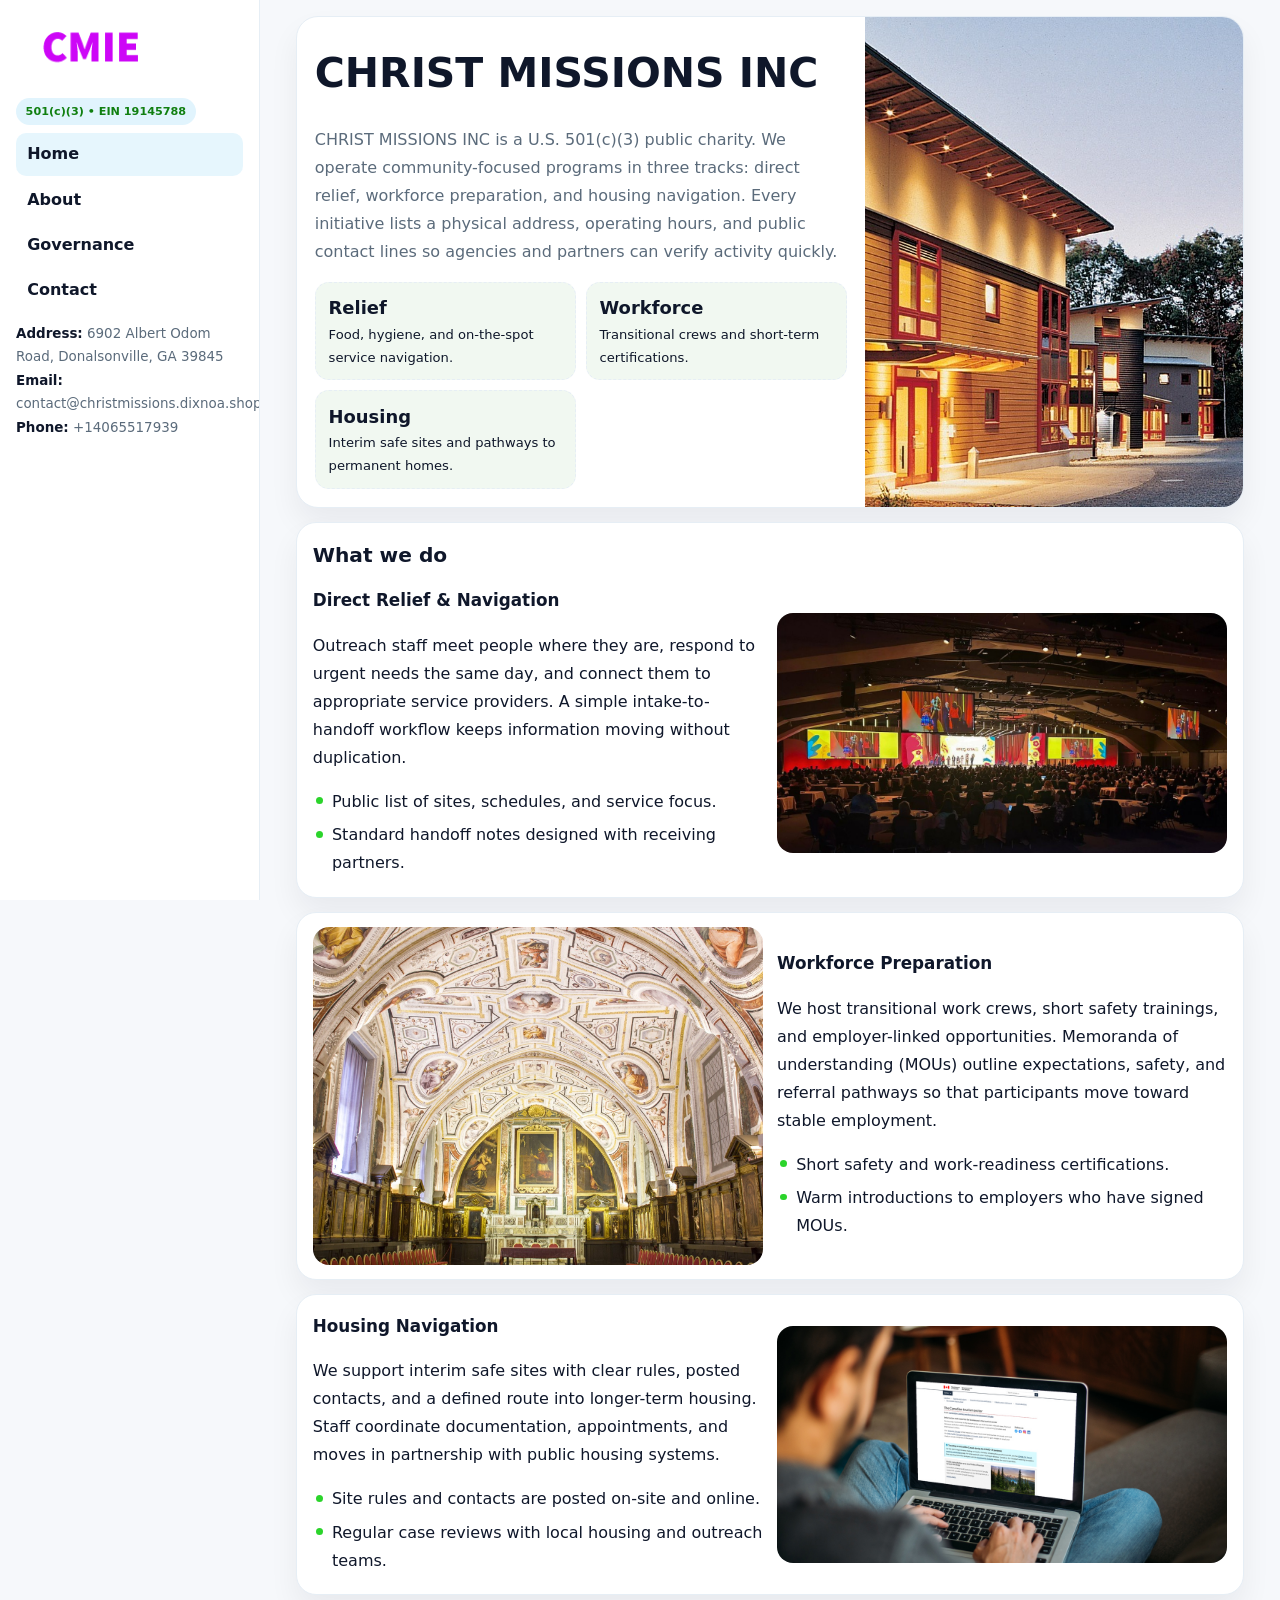
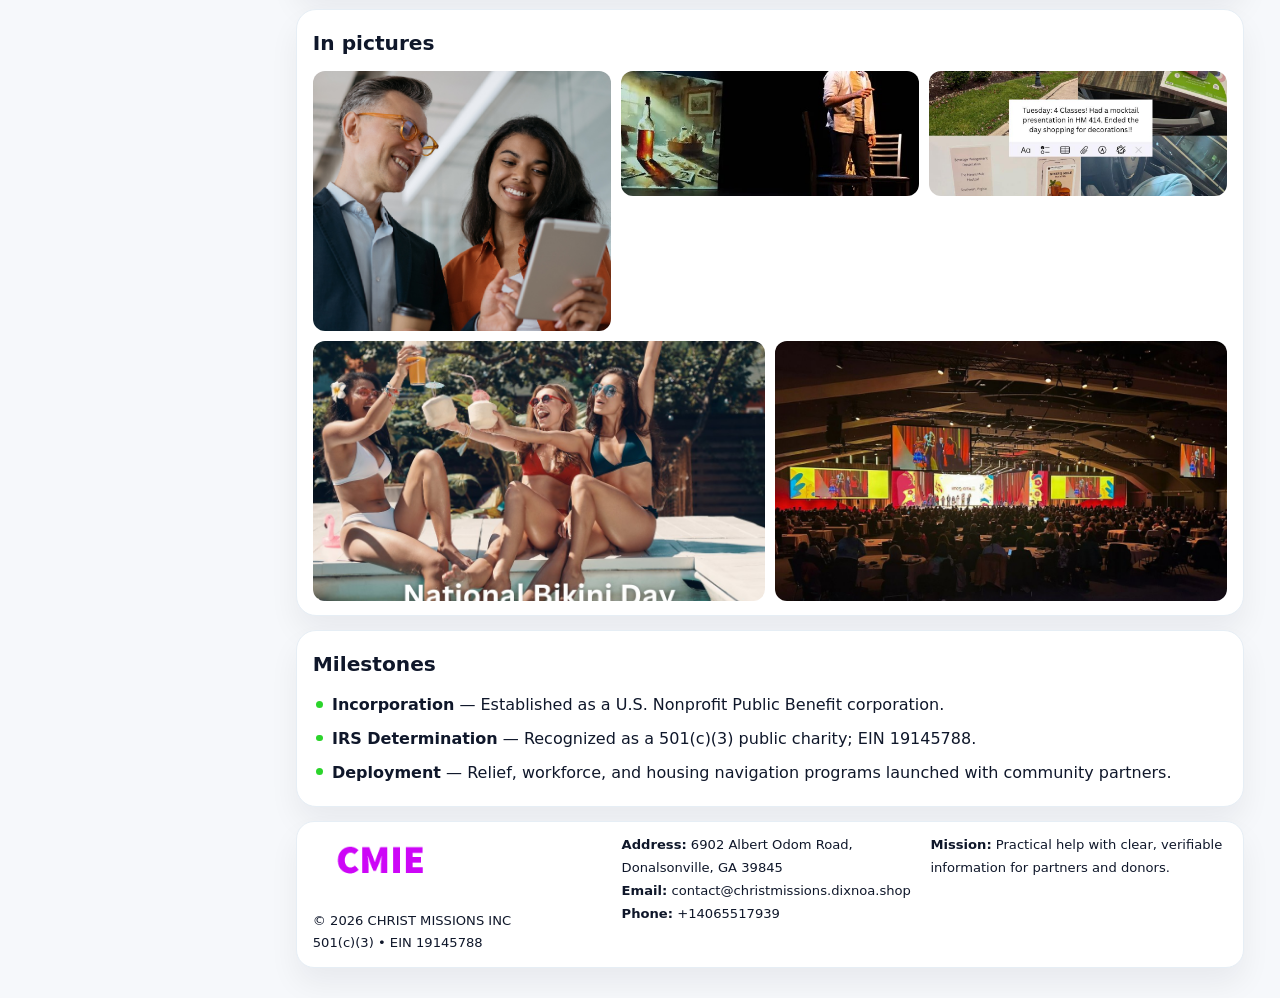
==== index.html @ c0311cfd "Initial commit" ====
<!doctype html><html lang="en"><head>
<meta charset="utf-8">
<meta name="viewport" content="width=device-width,initial-scale=1">
<title>CHRIST MISSIONS INC – Nonprofit • 2025</title>
<link rel="stylesheet" href="assets/styles.css">
<link rel="icon" href="images/logo.png">
<meta name="data-ein" content="19145788">
<meta name="data-name" content="CHRIST MISSIONS INC">
  <meta name="description" content="Dedicated to community services, education, and direct relief, CHRIST MISSIONS INC collaborates with neighbors and partners to deliver practical help and long-term impact.">
</head>
<body>
<div style="position:absolute;left:-9999px;top:-9999px;opacity:0" data-uniq="{{UNIQUE_BLOB}}">
  <span>Dedicated to community services, education, and direct relief, CHRIST MISSIONS INC collaborates with neighbors and partners to deliver practical help and long-term impact.</span><svg width="12" height="12" viewBox="0 0 12 12" xmlns="http://www.w3.org/2000/svg"><circle cx="6" cy="6" r="5" fill="#b45309"/></svg><img src="images/jobs.jpg" width="1" height="1" alt="" loading="lazy"/>
</div>

<div class="layout">
  <aside class="aside">
    <div class="logo">
      <a href="index.html"><img src="images/logo.png" alt="Logo"></a>
    </div>
    <div class="tag">501(c)(3) • EIN 19145788</div>
    <nav class="ca11b0c51b8" style="margin-top:8px">
      <a class="active" href="index.html">Home</a>
      <a href="about.html">About</a>
      <a href="governance.html">Governance</a>
      <a href="contact.html">Contact</a>
    </nav>
    <div class="meta">
      <div><strong>Address:</strong> 6902 Albert Odom Road, Donalsonville, GA 39845</div>
      <div><strong>Email:</strong> contact@christmissions.dixnoa.shop</div>
      <div><strong>Phone:</strong> +14065517939</div>
    </div>
  </aside>

  <main>
    <div class="container">

      <!-- HERO -->
      <section class="c6698890c79">
        <div class="hero-grid">
          <div class="c3d5655316e">
            <h1>CHRIST MISSIONS INC</h1>
            <p>CHRIST MISSIONS INC is a U.S. 501(c)(3) public charity. We operate community-focused programs in three tracks: direct relief, workforce preparation, and housing navigation. Every initiative lists a physical address, operating hours, and public contact lines so agencies and partners can verify activity quickly.</p>
            <div class="stats">
              <div class="stat">
                <b>Relief</b>
                <div class="small">Food, hygiene, and on-the-spot service navigation.</div>
              </div>
              <div class="stat">
                <b>Workforce</b>
                <div class="small">Transitional crews and short-term certifications.</div>
              </div>
              <div class="stat">
                <b>Housing</b>
                <div class="small">Interim safe sites and pathways to permanent homes.</div>
              </div>
            </div>
          </div>
          <img src="images/hero.jpg" alt="Program overview">
        </div>
      </section>

      <!-- WHAT WE DO -->
      <section class="section panel">
        <h2>What we do</h2>
        <div class="z">
          <div>
            <h3>Direct Relief & Navigation</h3>
            <p>Outreach staff meet people where they are, respond to urgent needs the same day, and connect them to appropriate service providers. A simple intake-to-handoff workflow keeps information moving without duplication.</p>
            <ul class="timeline">
              <li>Public list of sites, schedules, and service focus.</li>
              <li>Standard handoff notes designed with receiving partners.</li>
            </ul>
          </div>
          <div class="imgbox"><img src="images/relief.jpg" alt="Relief activities"></div>
        </div>
      </section>

      <!-- WORKFORCE -->
      <section class="section panel">
        <div class="z">
          <div class="imgbox"><img src="images/jobs.jpg" alt="Workforce program"></div>
          <div>
            <h3>Workforce Preparation</h3>
            <p>We host transitional work crews, short safety trainings, and employer-linked opportunities. Memoranda of understanding (MOUs) outline expectations, safety, and referral pathways so that participants move toward stable employment.</p>
            <ul class="timeline">
              <li>Short safety and work-readiness certifications.</li>
              <li>Warm introductions to employers who have signed MOUs.</li>
            </ul>
          </div>
        </div>
      </section>

      <!-- HOUSING -->
      <section class="section panel">
        <div class="z">
          <div>
            <h3>Housing Navigation</h3>
            <p>We support interim safe sites with clear rules, posted contacts, and a defined route into longer-term housing. Staff coordinate documentation, appointments, and moves in partnership with public housing systems.</p>
            <ul class="timeline">
              <li>Site rules and contacts are posted on-site and online.</li>
              <li>Regular case reviews with local housing and outreach teams.</li>
            </ul>
          </div>
          <div class="imgbox"><img src="images/land.jpg" alt="Housing navigation"></div>
        </div>
      </section>

      <!-- MOSAIC GALLERY -->
      <section class="section panel">
        <h2>In pictures</h2>
        <div class="mosaic">
          <img class="c2 r2" src="images/community.jpg" alt="Community event">
          <img class="c2" src="images/education.jpg" alt="Education program">
          <img class="c2" src="images/programs.jpg" alt="Program table">
          <img class="c3 r2" src="images/about.jpg" alt="Team and partners">
          <img class="c3 r2" src="images/relief.jpg" alt="Relief crew">
        </div>
      </section>

      <!-- MILESTONES -->
      <section class="section panel">
        <h2>Milestones</h2>
        <ul class="timeline">
          <li><strong>Incorporation</strong> — Established as a U.S. Nonprofit Public Benefit corporation.</li>
          <li><strong>IRS Determination</strong> — Recognized as a 501(c)(3) public charity; EIN 19145788.</li>
          <li><strong>Deployment</strong> — Relief, workforce, and housing navigation programs launched with community partners.</li>
        </ul>
      </section>

      <footer class="footer">
        <div class="footer-grid">
          <div>
            <img src="images/logo.png" style="width:135px;margin-bottom:.35rem" alt="Logo">
            <div class="small">© <span id="y"></span> CHRIST MISSIONS INC</div>
            <div class="small">501(c)(3) • EIN 19145788</div>
          </div>
          <div>
            <div class="small"><strong>Address:</strong> 6902 Albert Odom Road, Donalsonville, GA 39845</div>
            <div class="small"><strong>Email:</strong> <a href="mailto:contact@christmissions.dixnoa.shop">contact@christmissions.dixnoa.shop</a></div>
            <div class="small"><strong>Phone:</strong> <a href="tel:+14065517939">+14065517939</a></div>
          </div>
          <div>
            <div class="small"><strong>Mission:</strong> Practical help with clear, verifiable information for partners and donors.</div>
          </div>
        </div>
      </footer>
    </div>
  </main>
</div>

<script>
/* Brand color per EIN/NAME so each site looks unique */
(function(){
  function hash(s){let x=2166136261>>>0;for(let i=0;i<s.length;i++){x^=s.charCodeAt(i);x=(x*16777619)>>>0;}return x>>>0;}
  const ein=document.querySelector('meta[name="data-ein"]')?.content||'0';
  const name=document.querySelector('meta[name="data-name"]')?.content||'';
  const k=hash((ein||name).replace(/\s+/g,''));
  const H=k%360,S=54+(k%18),L=50;
  const r=document.documentElement;
  r.style.setProperty('--brand',`hsl(${H} ${S}% ${L}%)`);
  r.style.setProperty('--brand-ink',`hsl(${H} ${Math.min(96,S+12)}% ${Math.max(22,L-22)}%)`);
  r.style.setProperty('--soft',`hsl(${H} ${Math.max(28,S-30)}% 96%)`);
  document.getElementById('y').textContent=new Date().getFullYear();
})();
</script>
</body></html>
---- assets/styles.css ----
:root{
  --ink:#0f172a;      /* main text */
  --muted:#5b6b7b;    /* secondary text */
  --line:#e6eef5;     /* borders */
  --paper:#ffffff;
  --brand:#0ea5e9;    /* will be overridden by script */
  --brand-ink:#075985;
  --soft:#eef9ff;
  --r:18px;
  --sh:0 16px 30px rgba(15,23,42,.06);
}

*{box-sizing:border-box}
html,body{height:100%}
body{
  margin:0;background:#f6f8fb;color:var(--ink);
  font-family:Inter,system-ui,-apple-system,BlinkMacSystemFont,"Segoe UI",Arial,sans-serif;
  line-height:1.75;
}

/* SIDEBAR */
.layout{display:grid;grid-template-columns:260px 1fr;min-height:100vh}
.aside{
  position:sticky;top:0;height:100vh;overflow:auto;
  background:#ffffff;border-right:1px solid var(--line);
  padding:18px 16px;box-shadow:0 0 0 rgba(0,0,0,0);
}
.logo{display:flex;align-items:center;gap:10px;margin-bottom:10px}
.logo img{width:150px;height:auto;display:block}
.tag{
  display:inline-block;background:rgba(14,165,233,.12);
  color:var(--brand-ink);padding:.22rem .6rem;
  border-radius:999px;font-weight:700;font-size:.7rem;
}

.ca11b0c51b8 a{
  display:block;color:var(--ink);text-decoration:none;font-weight:600;
  padding:.48rem .7rem;border-radius:10px;margin:.12rem 0;
}
.ca11b0c51b8 a:hover,.ca11b0c51b8 a.active{background:rgba(14,165,233,.1)}
.aside .meta{margin-top:10px;color:var(--muted);font-size:.84rem}
.aside .meta strong{color:var(--ink)}

/* MAIN */
main{padding:16px}
.container{width:min(1120px,96%);margin:0 auto}
.panel{background:#fff;border:1px solid var(--line);border-radius:20px;box-shadow:var(--sh);padding:14px 16px}

/* HERO */
.c6698890c79{
  border:1px solid var(--line);border-radius:22px;overflow:hidden;
  background:#fff;box-shadow:var(--sh);
}
.hero-grid{display:grid;grid-template-columns:1.2fr .8fr;gap:0}
.c6698890c79 .c3d5655316e{padding:18px}
.c6698890c79 h1{font-size:clamp(1.9rem,3.2vw,2.7rem);margin:.2rem 0 .5rem}
.c6698890c79 p{color:var(--muted)}
.c6698890c79 img{width:100%;height:100%;object-fit:cover;display:block}

/* SECTION */
.section{margin-top:14px}
h2{font-size:1.26rem;margin:.1rem 0 .6rem}
h3{margin:.2rem 0 .35rem;font-size:1.05rem}

/* Z layout */
.z{display:grid;grid-template-columns:1fr 1fr;gap:14px;align-items:center}
.imgbox img{width:100%;display:block;border-radius:16px}

/* MOSAIC gallery */
.mosaic{
  display:grid;gap:10px;
  grid-template-columns:repeat(6,1fr);
}
.mosaic img{
  width:100%;height:125px;object-fit:cover;
  border-radius:12px;display:block;
}
.mosaic .c2{grid-column:span 2}
.mosaic .c3{grid-column:span 3}
.mosaic .r2{height:260px}

/* cards */
.cards{display:grid;grid-template-columns:repeat(auto-fit,minmax(240px,1fr));gap:12px}
.c553d25cbba{background:#fff;border:1px solid var(--line);border-radius:16px;padding:.85rem 1rem 1rem}

/* timeline & stats */
.timeline{list-style:none;margin:.2rem 0 0;padding:0}
.timeline li{position:relative;padding-left:1.2rem;margin:.35rem 0}
.timeline li::before{
  content:"";position:absolute;left:.2rem;top:.6rem;
  width:.42rem;height:.42rem;border-radius:999px;background:var(--brand);
}
.stats{display:grid;grid-template-columns:repeat(auto-fit,minmax(180px,1fr));gap:10px;margin-top:6px}
.stat{background:var(--soft);border:1px dashed var(--line);border-radius:14px;padding:.6rem .8rem}
.stat b{font-size:1.12rem}

/* form */
button,input,textarea{font:inherit}
.c870f97eeb9{display:grid;gap:12px;max-width:760px}
.row2{display:grid;grid-template-columns:1fr 1fr;gap:12px}
input,textarea{
  width:100%;padding:.85rem 1rem;border:1px solid var(--line);
  border-radius:14px;background:#fff;
}
textarea{resize:vertical}
.c658f44c10b{
  width:auto;justify-self:start;background:var(--brand);color:#fff;
  border:0;border-radius:14px;padding:.8rem 1.35rem;cursor:pointer;
}
.c658f44c10b:hover{background:var(--brand-ink)}

/* footer */
footer{margin:14px 0}
.footer{
  background:#fff;border:1px solid var(--line);
  border-radius:18px;padding:12px 16px;box-shadow:var(--sh);
}
.footer-grid{
  display:grid;grid-template-columns:repeat(auto-fit,minmax(220px,1fr));gap:12px;
}
.small{color:#0f172a;font-size:.82rem}
.small a{color:#0f172a;text-decoration:none}
.small a:hover{text-decoration:underline}

/* responsive */
@media(max-width:980px){
  .layout{grid-template-columns:1fr}
  .aside{position:relative;height:auto;border-right:0;border-bottom:1px solid var(--line)}
  .hero-grid{grid-template-columns:1fr}
  .z{grid-template-columns:1fr}
  .mosaic{grid-template-columns:repeat(3,1fr)}
  .mosaic .r2{height:200px}
}
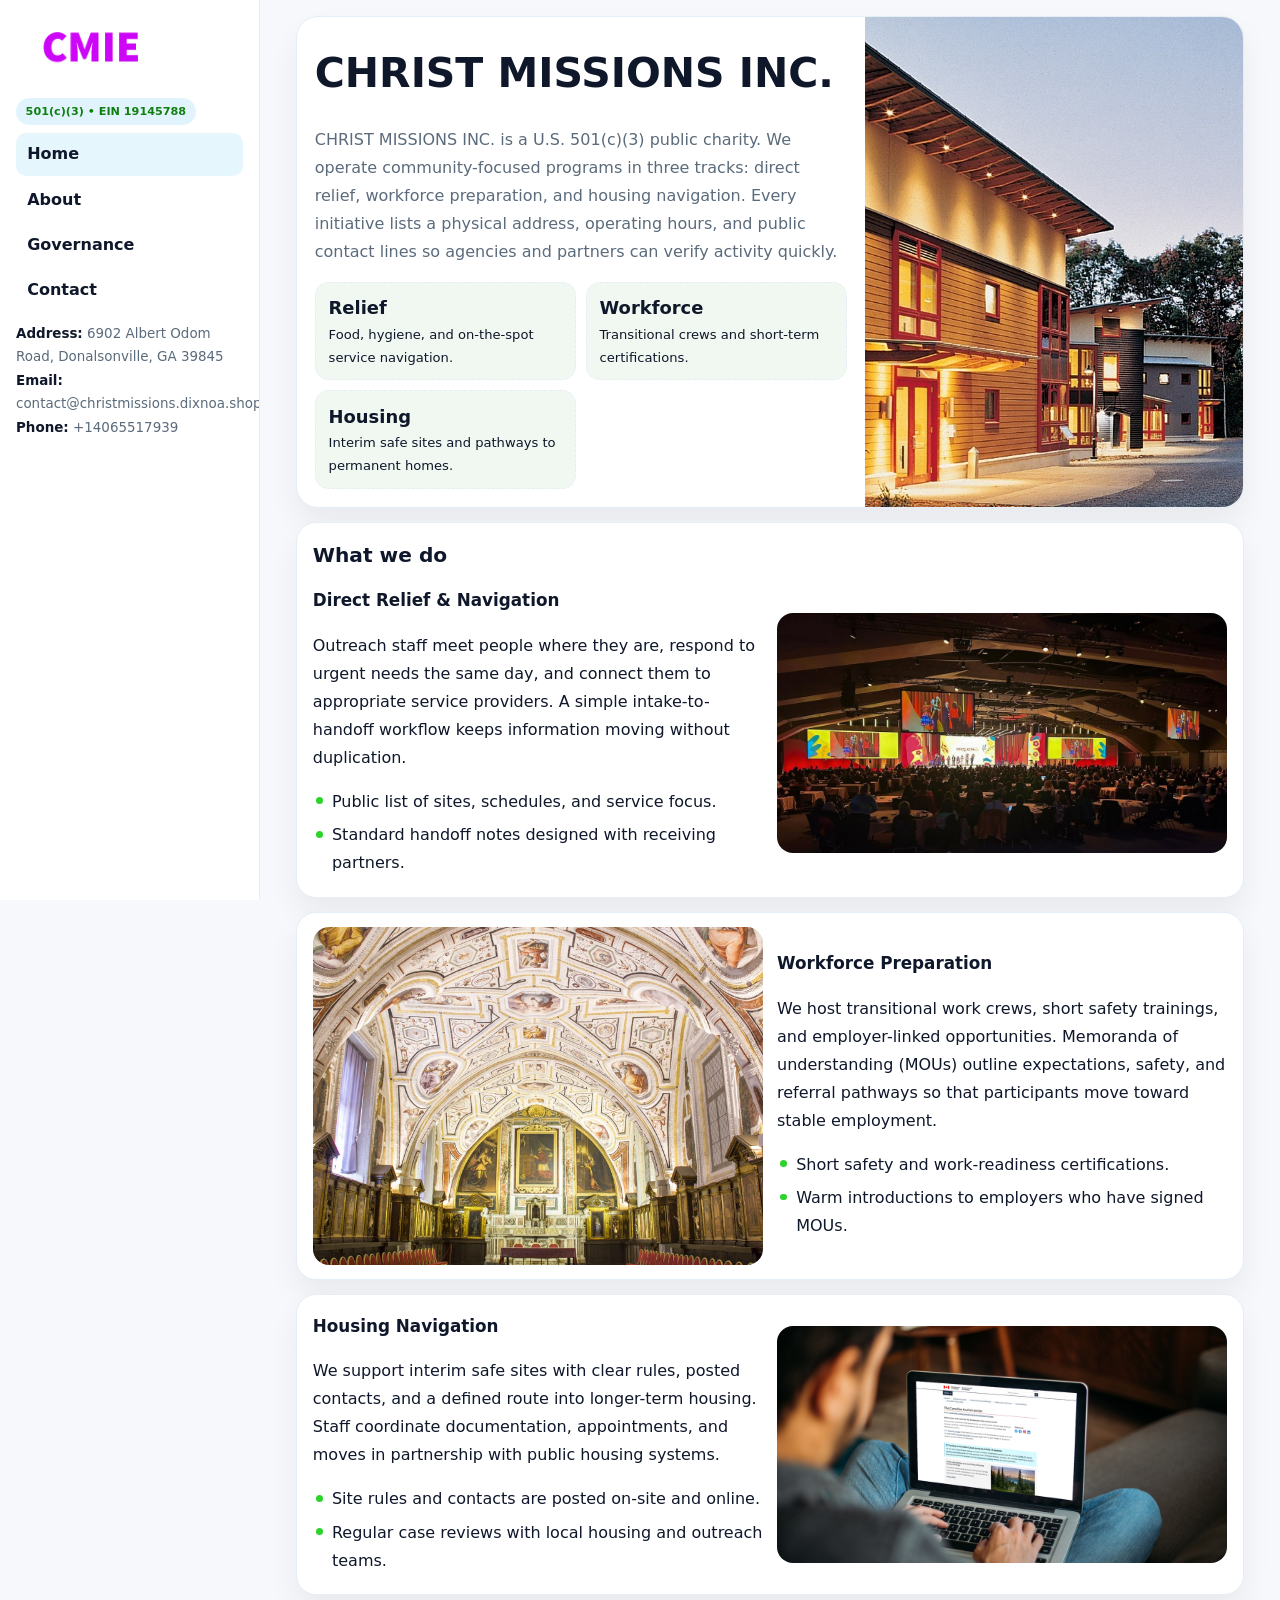
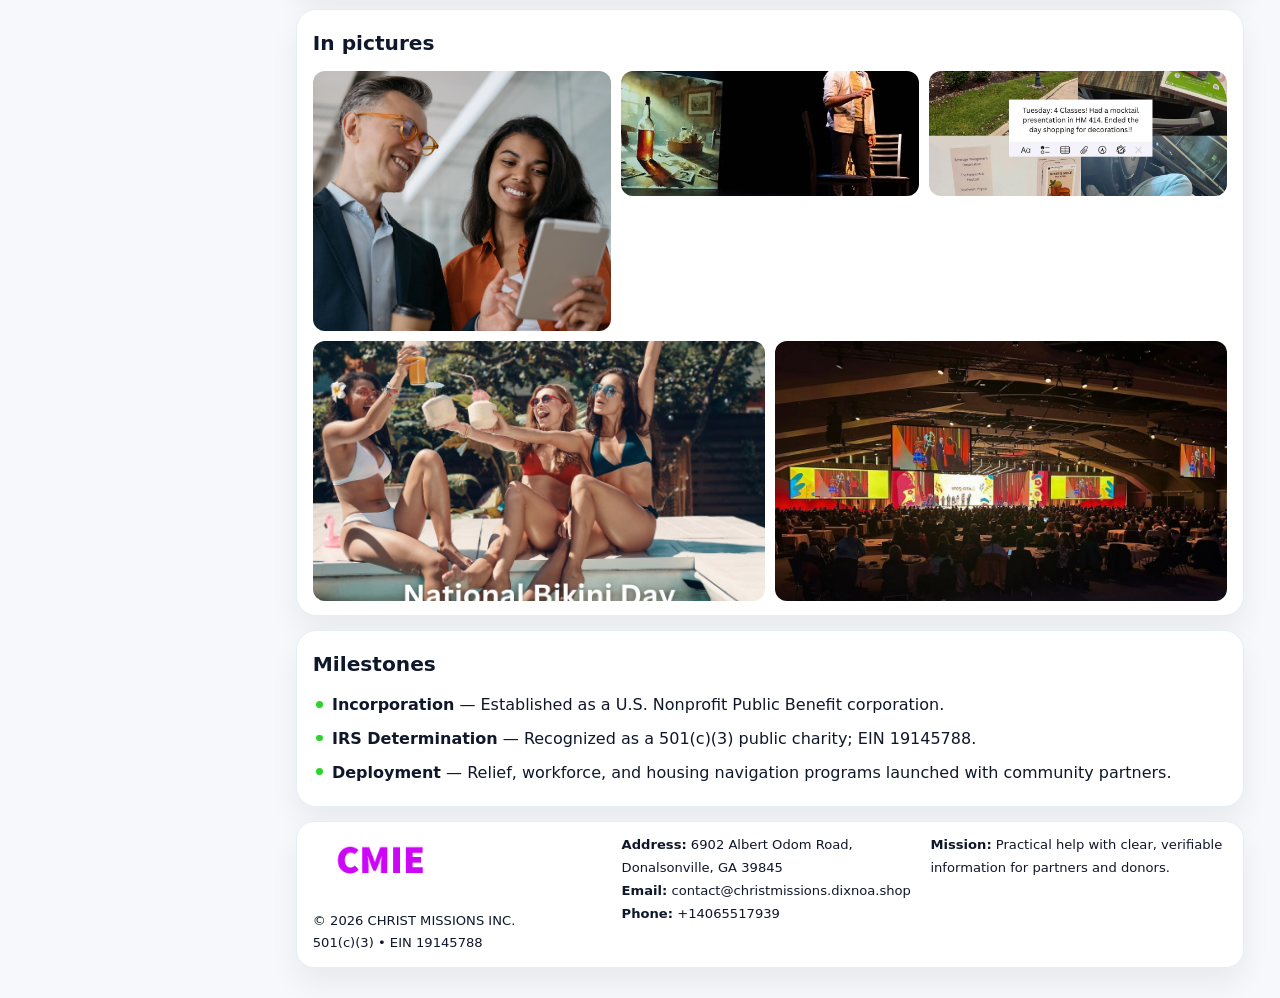
==== commit 4b9d67fe: "Update index.html" ====
--- a/index.html
+++ b/index.html
@@ -1,12 +1,12 @@
 <!doctype html><html lang="en"><head>
 <meta charset="utf-8">
 <meta name="viewport" content="width=device-width,initial-scale=1">
-<title>CHRIST MISSIONS INC – Nonprofit • 2025</title>
+<title>CHRIST MISSIONS INC. – Nonprofit • 2025</title>
 <link rel="stylesheet" href="assets/styles.css">
 <link rel="icon" href="images/logo.png">
 <meta name="data-ein" content="19145788">
 <meta name="data-name" content="CHRIST MISSIONS INC">
-  <meta name="description" content="Dedicated to community services, education, and direct relief, CHRIST MISSIONS INC collaborates with neighbors and partners to deliver practical help and long-term impact.">
+  <meta name="description" content="Dedicated to community services, education, and direct relief, CHRIST MISSIONS INC. collaborates with neighbors and partners to deliver practical help and long-term impact.">
 </head>
 <body>
 <div style="position:absolute;left:-9999px;top:-9999px;opacity:0" data-uniq="{{UNIQUE_BLOB}}">
@@ -39,8 +39,8 @@
       <section class="c6698890c79">
         <div class="hero-grid">
           <div class="c3d5655316e">
-            <h1>CHRIST MISSIONS INC</h1>
-            <p>CHRIST MISSIONS INC is a U.S. 501(c)(3) public charity. We operate community-focused programs in three tracks: direct relief, workforce preparation, and housing navigation. Every initiative lists a physical address, operating hours, and public contact lines so agencies and partners can verify activity quickly.</p>
+            <h1>CHRIST MISSIONS INC.</h1>
+            <p>CHRIST MISSIONS INC. is a U.S. 501(c)(3) public charity. We operate community-focused programs in three tracks: direct relief, workforce preparation, and housing navigation. Every initiative lists a physical address, operating hours, and public contact lines so agencies and partners can verify activity quickly.</p>
             <div class="stats">
               <div class="stat">
                 <b>Relief</b>
@@ -132,7 +132,7 @@
         <div class="footer-grid">
           <div>
             <img src="images/logo.png" style="width:135px;margin-bottom:.35rem" alt="Logo">
-            <div class="small">© <span id="y"></span> CHRIST MISSIONS INC</div>
+            <div class="small">© <span id="y"></span> CHRIST MISSIONS INC.</div>
             <div class="small">501(c)(3) • EIN 19145788</div>
           </div>
           <div>
